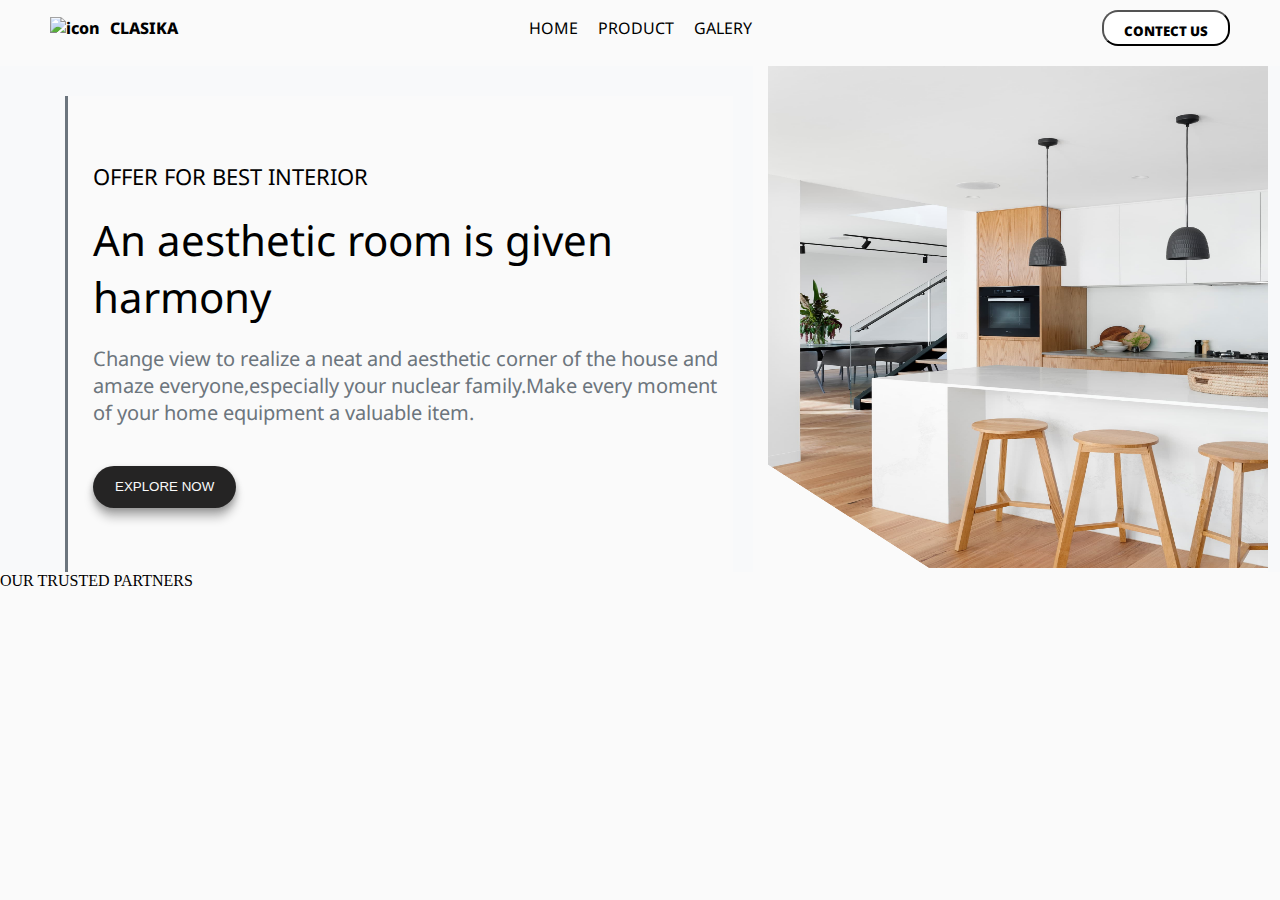
==== index.html @ c2328ac2 "Update index.html" ====
<!DOCTYPE html>
<html lang="en">
<head>
    <meta charset="UTF-8">
    <meta name="viewport" content="width=device-width, initial-scale=1.0">
    <title>Document</title>
    <link rel="stylesheet" href="css/home.css">

</head>
<body>
    <nav class="navbar">
        <div class="icon-holder">
            <img src="/Clasika/assts/icon.png" alt="icon" class="icon">
            <span class="brand">CLASIKA</span>
        </div>
        <div class="nav-link">
            <ul class="link" style="display: flex;">
                <li>HOME</li>
                <li>PRODUCT</li>
                <li>GALERY</li>
            </ul>
        </div>
        <div class="contect btn">
            <button class="contect-btn">
                CONTECT US
                <i></i>
            </button>
        </div>
    </nav>
    <header class="header">
        <div class="header-text font">
            <p class="header-subtitle">
                OFFER FOR BEST INTERIOR
            </p>
            <p class="header-title">
                An aesthetic room is given harmony
            </p>
            <p class="header-desc">
                Change view to realize a neat and aesthetic corner of the house and amaze everyone,especially your nuclear family.Make every moment of your home equipment a valuable item.
            </p>
            <div>

            </div>
            <button class="exp-btn">
                EXPLORE NOW
                <i class=""></i>
            </button>
        </div>
        <div class="header-img">
            <img src="assts/dinning 1.jpg" alt="img1" class="img-fluid">
        </div>
    </header>

    <!-- brand trusted customer -->
    <section>
       <p>OUR TRUSTED PARTNERS</p>
    </section>

    <!-- world award -->
    <section>

    </section>

    <!-- display carsole -->
    <section>

    </section>


<!-- footer -->
    <footer>

    </footer>
</body>
</html>
---- css/home.css ----
@import url('https://fonts.googleapis.com/css2?family=Be+Vietnam+Pro:ital,wght@0,100;0,200;0,300;0,400;0,500;0,600;0,700;0,800;0,900;1,100;1,200;1,300;1,400;1,500;1,600;1,700;1,800;1,900&family=Noto+Sans:wght@300;400;500;600&display=swap');

*{
    margin: 0;
    padding: 0;
    background-color: #fafafa;
}
body{
    overflow-x: hidden;
}
.navbar{
    padding-top:10px;
    display: flex;
    justify-content: space-between;
    align-items: center;
    height: auto;
    width: 100%;
}
.icon-holder{
    margin-left: 50px;
    display: flex;
    justify-content: center;
    align-items: center;
    font-family: 'Noto Sans', sans-serif;
    font-weight: 800;
}
.icon{
    padding-right: 10px;
    image-rendering: optimizeQuality;
    image-resolution: 1000dpi;
}
ul li{
    padding-left: 10px;
    padding-right: 10px;
    list-style: none;
    color: #000;
    font-family: 'Noto Sans', sans-serif;
}

.contect-btn{
    margin-right: 50px;
    width: auto;
    height: 36px;
    border-radius: 16px;
    padding: 10px 20px;
    text-align: center;
    background-color: #fff;
    vertical-align: middle;
    font-family: 'Noto Sans', sans-serif;
    font-weight: 900;
}
.font{
    font-family: 'Noto Sans';
}
.header{
    margin-top: 20px;
    display: flex;
    background-color: #f8f9fa ;
    width: 100%;  
}
.header-text{
    border-left: 3px solid #6c757d;
    margin-top:30px;
    margin-left: 65px;
    margin-right:20px;
    flex-basis: 50%;
    display: flex;
    flex-shrink: 0;
    padding-left: 25px;
    flex-direction: column;
    justify-content: center;
    gap: 20px;
}
.header-subtitle{
    font-size: 22px;
}
.header-title{
    font-size: 42px;
}
.header-desc{
    font-size: 20px;
    color: #6c757d;
}
.header-img img{
    margin-left: 15px;
    image-resolution: 1500dpi;
    image-rendering: optimizeQuality;
    width: 500px;
    height: 502px;
}
.exp-btn{
    display: flex;
    align-items: center;
    background: var(--asst, #252424);
    color: #fafafa;
    width: max-content;
    height: 42px;
    padding: 14px 22px;
    border: 0;
    border-radius: 32px;
    box-shadow: 0 3px 6px rgba(0,0,0,0.25), 0 10px 10px rgba(0,0,0,0.22)
}

/* mobile design */
@media screen and (max-width:700px) {
    *{
        margin: 0;
        padding: 0;
    }
    /* navbar */
    .navbar{
        justify-content: center;
    }
    .icon-holder{
        margin: 0;
    }
    ul li{
        display: none;
    }
    .contect-btn{
        margin: 0;
        display: none;
    }
    .header-text{
        margin-left: 16px;
        justify-content: center;
        gap: 15px;
    }
    .header-title{
        font-size: 22px;
    }
    .header-subtitle{
        font-size: 14px;
    }
    .header-desc{
        display: none;
    }
    .header-img img{
        height: auto;
        max-width: 100%;
    }
    
}
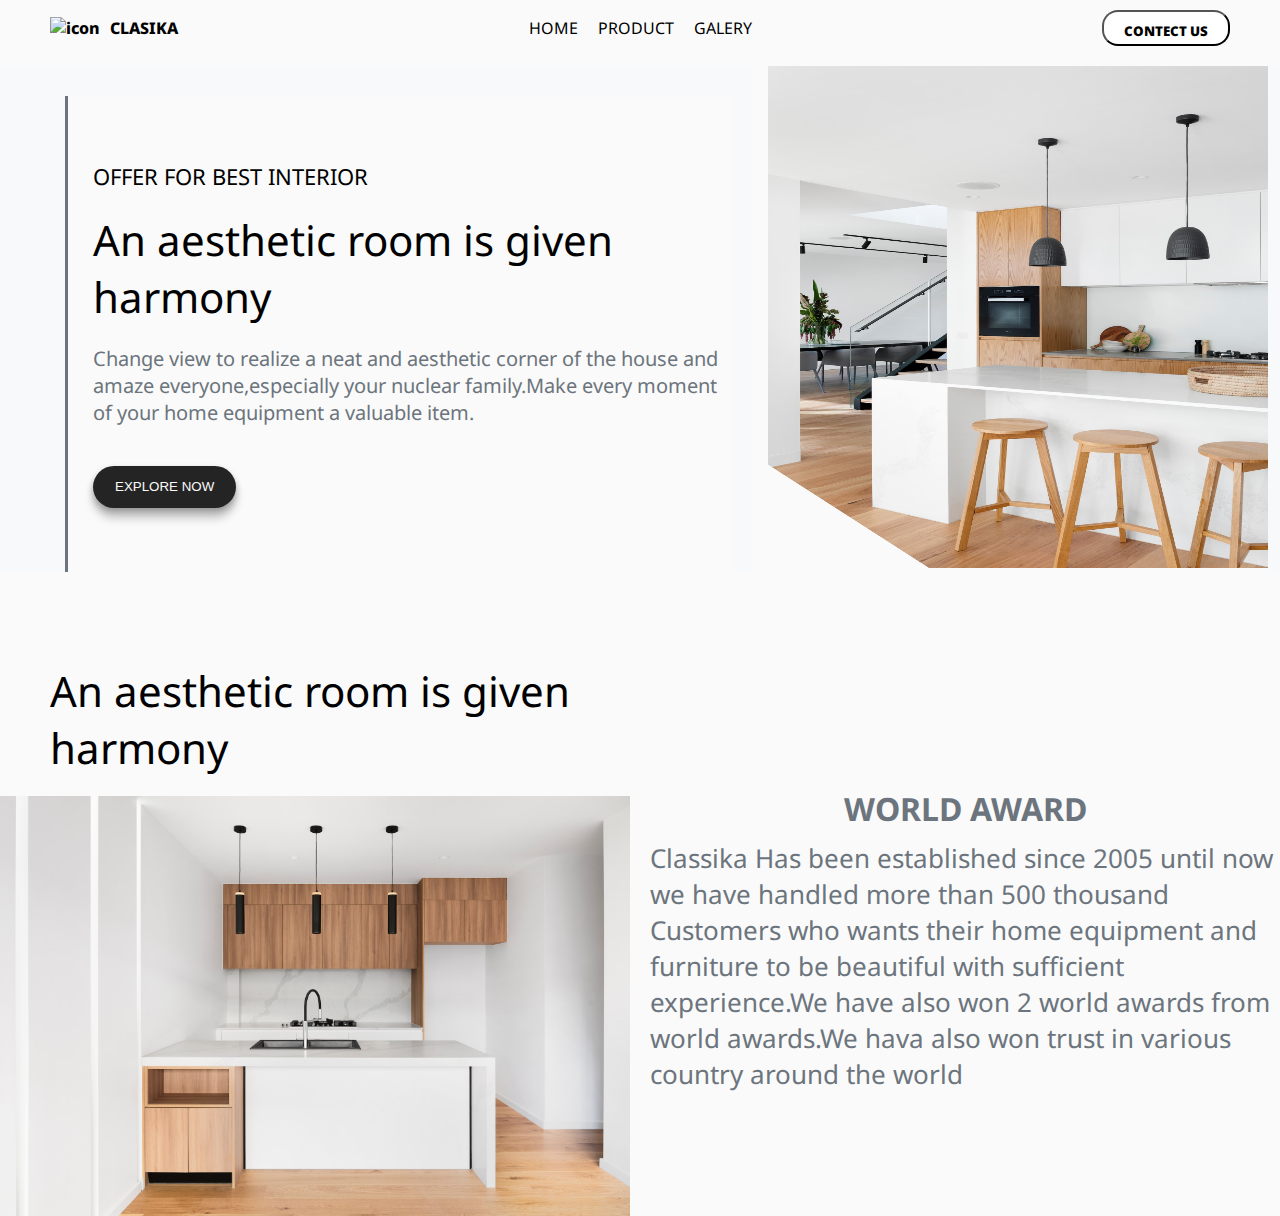
==== commit 35531548: "added section-2" ====
--- a/index.html
+++ b/index.html
@@ -52,14 +52,24 @@
     </header>
 
     <!-- brand trusted customer -->
-    <section>
-       <p>OUR TRUSTED PARTNERS</p>
-    </section>
+    <!-- <section class="brands">
+       <span class="font">OUR TRUSTED PARTNERS</span>
+       <img src="assts/sub-icon-1.png" alt="" srcset="">
+       <img src="assts/sub-icon-2.png" alt="" srcset="">
+       <img src="assts/sub-icon-3.png" alt="">
+    </section> -->
 
     <!-- world award -->
-    <section>
-
-    </section>
+    <main class="sec2">
+        <section class="sec2-img">
+            <p class="header-title font">An aesthetic room is given harmony</p>
+            <img src="assts/kitchen .jpg" alt="" srcset="">
+        </section>
+        <section class="sec2-desc">
+            <p class="sec2-desc-tit font">WORLD AWARD</p>
+            <span class="font">Classika Has been established since 2005 until now we have handled more than 500 thousand Customers who wants their home equipment and furniture to be beautiful with sufficient experience.We have also won 2 world awards from world awards.We hava also won trust in various country around the world</span>
+        </section>
+    </main>
 
     <!-- display carsole -->
     <section>
--- a/css/home.css
+++ b/css/home.css
@@ -100,7 +100,41 @@
     border-radius: 32px;
     box-shadow: 0 3px 6px rgba(0,0,0,0.25), 0 10px 10px rgba(0,0,0,0.22)
 }
-
+.sec2{
+    margin-top: 90px;
+    width: 100%;
+    height: max-content;
+    display: flex;
+}
+.sec2-img{
+    display: flex;
+    flex-direction: column;
+    flex-basis: 50%;
+    gap: 20px;
+}
+.sec2-img img{
+    max-width: 100%;
+    max-height:max-content;
+}
+.sec2-img .font{
+    margin-left: 50px;
+}
+.sec2-desc-tit{
+    color: #6c757d;
+    margin-bottom: 10px;
+    font-weight:700;
+    font-size: 32px;
+}
+.sec2-desc{
+    margin-left: 20px;
+    display: flex;
+    flex-direction: column;
+    justify-content: center;
+    align-items: center;
+    flex-basis: 50%;
+    color: #6c757d;
+    font-size: 26px;
+}
 /* mobile design */
 @media screen and (max-width:700px) {
     *{
@@ -136,8 +170,31 @@
         display: none;
     }
     .header-img img{
-        height: auto;
+        height: max-content;
         max-width: 100%;
     }
-    
+    /* section 2 */
+    .sec2{
+        margin-top: 25px;
+    }
+    .sec2-img img{
+        max-width: 100%;
+        max-height: 220px;
+    }
+    .img-desc span{
+        font-size: 12px;
+        justify-content: center;
+    }
+    /* section 2 */
+    .sec2-img .header-title{
+        margin-left: 10px;
+        font-size: 14px;
+        font-weight: 500;
+    }
+    .sec2-desc-tit{
+        font-size: 14px;
+    }
+    .sec2-desc{
+        font-size: 12px;
+    }
 }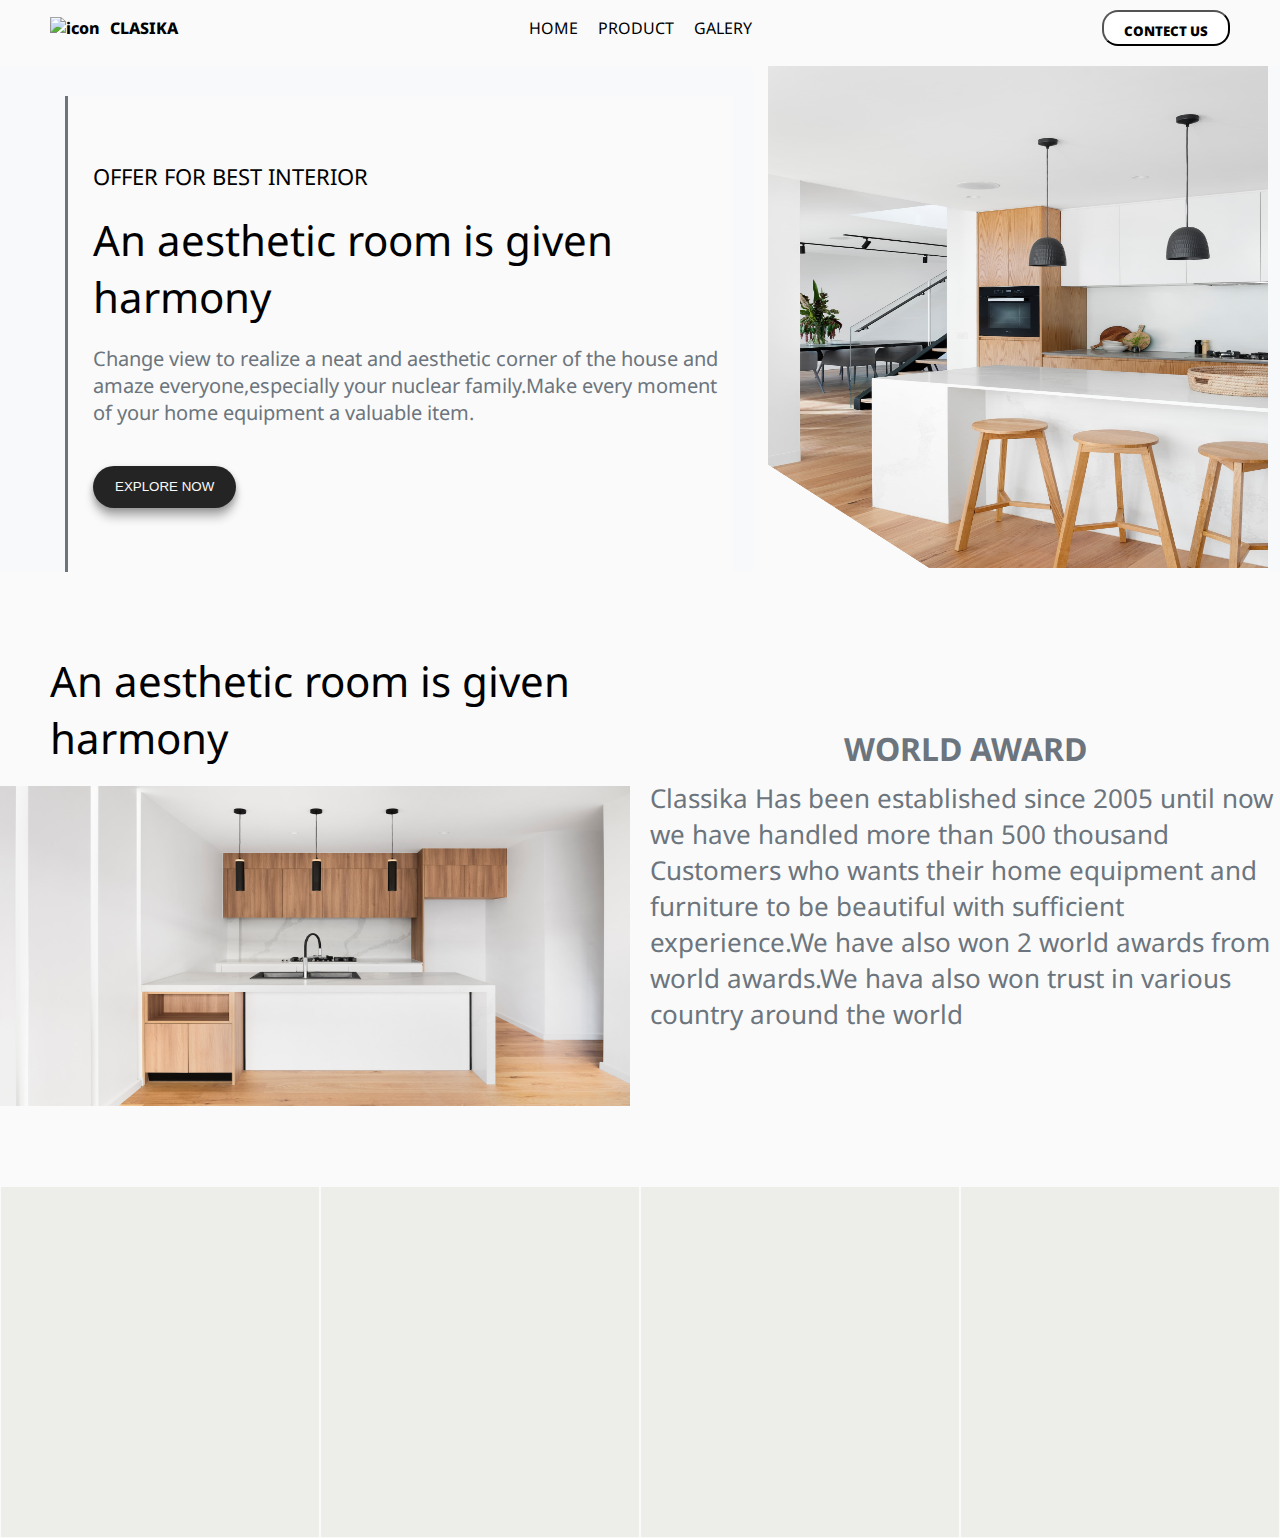
==== commit 3d98ffc9: "c2" ====
--- a/index.html
+++ b/index.html
@@ -71,9 +71,24 @@
         </section>
     </main>
 
-    <!-- display carsole -->
-    <section>
-
+    <!-- display card -->
+    <section class="card-container">
+        <div class="card">
+            <span></span>
+            <p></p>
+        </div>
+        <div class="card">
+            <span></span>
+            <p></p>
+        </div>
+        <div class="card">
+            <span></span>
+            <p></p>
+        </div>
+        <div class="card">
+                <span></span>
+                <p></p>
+        </div>
     </section>
 
 
--- a/css/home.css
+++ b/css/home.css
@@ -101,9 +101,8 @@
     box-shadow: 0 3px 6px rgba(0,0,0,0.25), 0 10px 10px rgba(0,0,0,0.22)
 }
 .sec2{
-    margin-top: 90px;
+    margin-top: 80px;
     width: 100%;
-    height: max-content;
     display: flex;
 }
 .sec2-img{
@@ -114,7 +113,7 @@
 }
 .sec2-img img{
     max-width: 100%;
-    max-height:max-content;
+    height: 320px;
 }
 .sec2-img .font{
     margin-left: 50px;
@@ -135,6 +134,25 @@
     color: #6c757d;
     font-size: 26px;
 }
+
+/* display card */
+.card-container{
+    margin-top:80px ;
+    display: flex;
+}
+.card{
+    flex-basis: 25%;
+    max-width: 100%;
+    height: 350px;
+    position: relative;
+    background: var(--tri, #EDEDEA);
+    justify-content: space-between;
+    margin: 1px;
+    display: flex;
+}
+
+
+
 /* mobile design */
 @media screen and (max-width:700px) {
     *{
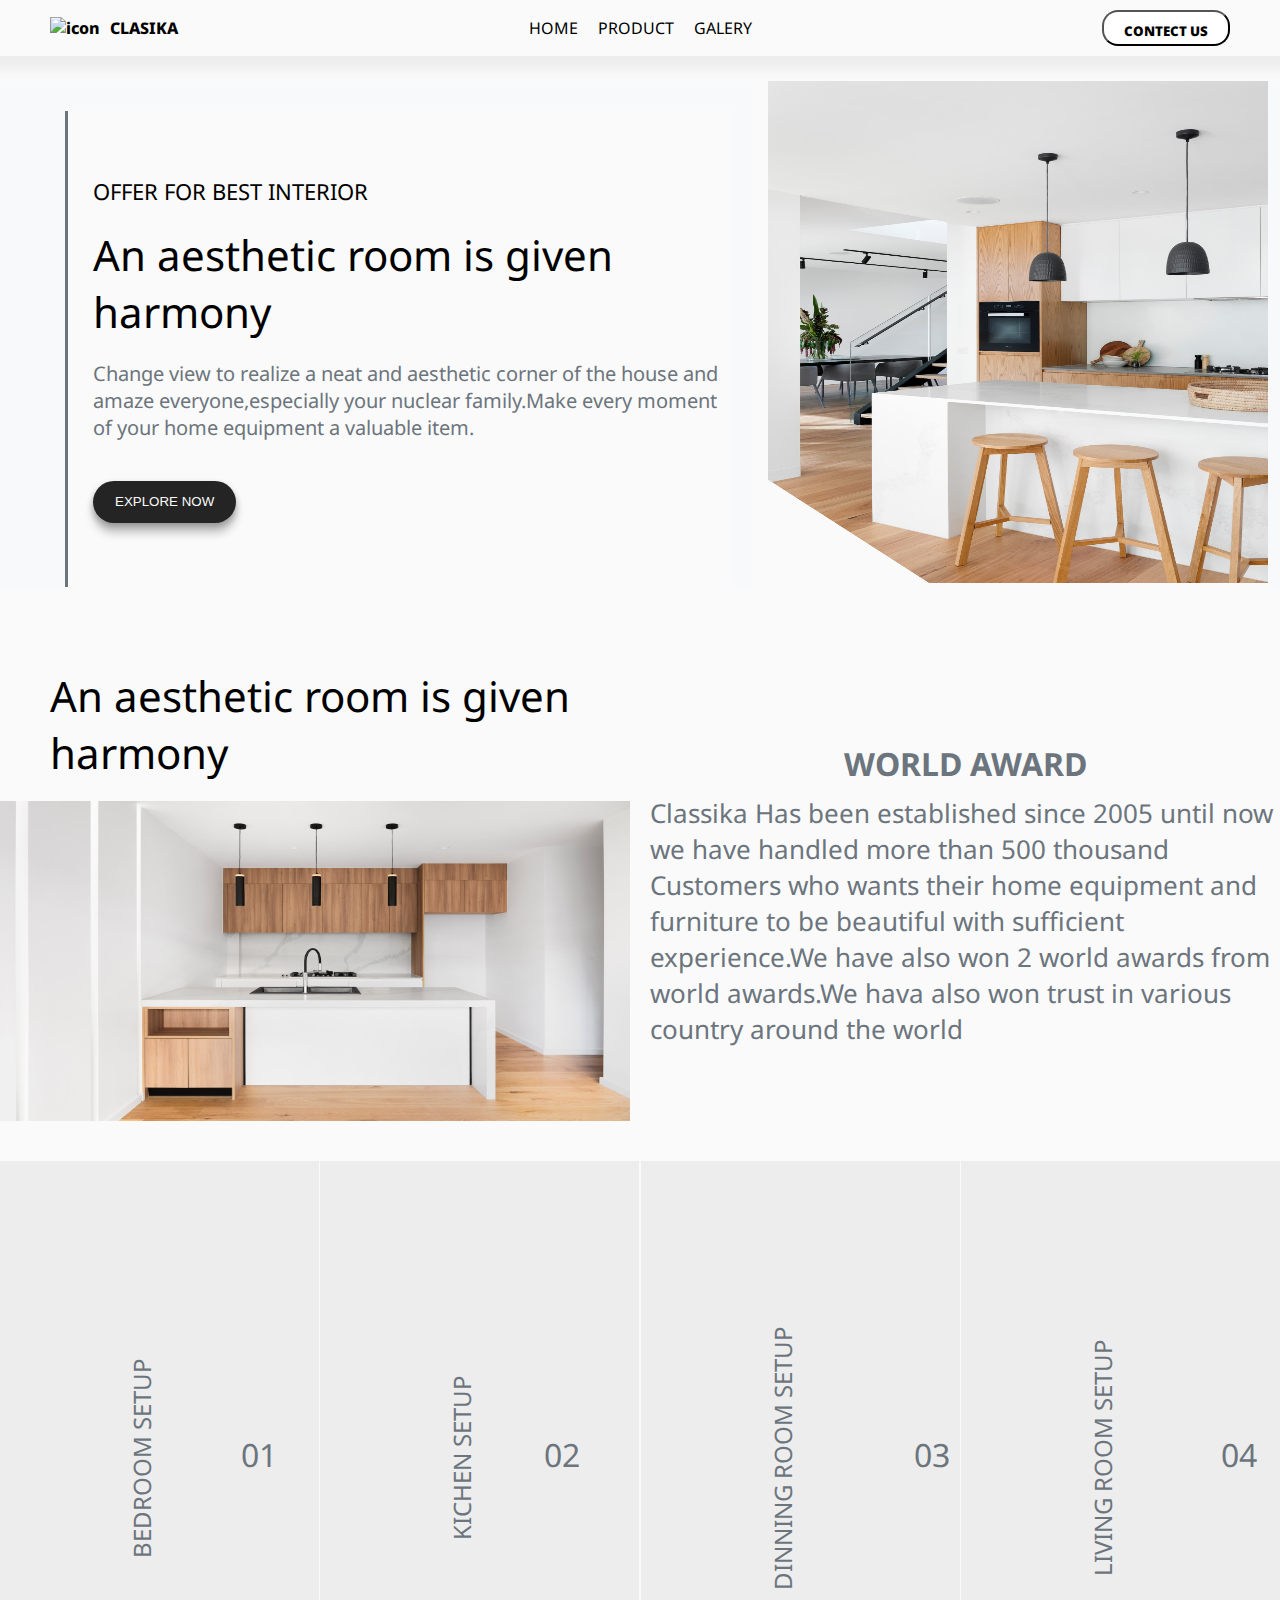
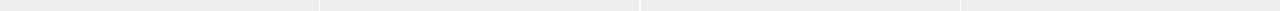
==== commit 69b08917: "added sec-3 and design changes" ====
--- a/index.html
+++ b/index.html
@@ -72,24 +72,36 @@
     </main>
 
     <!-- display card -->
-    <section class="card-container">
-        <div class="card">
-            <span></span>
-            <p></p>
+    <main class="card-area">
+        <div class="card card-1">
+            <img src="assts/dinning 1.jpg" alt="" class="card-img">
+            <div class="card-txt font">
+                <p class="txt-rot card-font">BEDROOM  SETUP</p>
+                <p class="card-sub-txt card-font">01</p>
+            </div>
         </div>
-        <div class="card">
-            <span></span>
-            <p></p>
+        <div class="card card-2">
+            <img src="assts/kitchen .jpg" alt="" class="card-img">
+            <div class="card-txt font">
+                <p class="txt-rot card-font">KICHEN SETUP</p>
+                <p class="card-sub-txt card-font">02</p>
+            </div>
         </div>
-        <div class="card">
-            <span></span>
-            <p></p>
+        <div class="card card-3">
+            <img src="assts/kitchen .jpg" alt="" class="card-img">
+            <div class="card-txt font">
+                <span class="txt-rot card-font">DINNING ROOM SETUP</span>
+                <p class="card-sub-txt card-font">03</p>
+            </div>
         </div>
-        <div class="card">
-                <span></span>
-                <p></p>
+        <div class="card card-4">
+            <img src="assts/dinning 1.jpg" alt="" class="card-img">
+            <div class="card-txt font">
+                <p class="txt-rot card-font">LIVING ROOM SETUP</p>
+                <p class="card-sub-txt card-font">04</p>
+            </div>
         </div>
-    </section>
+    </main>
 
 
 <!-- footer -->
--- a/css/home.css
+++ b/css/home.css
@@ -10,11 +10,13 @@
 }
 .navbar{
     padding-top:10px;
+    padding-bottom: 10px;
     display: flex;
     justify-content: space-between;
     align-items: center;
     height: auto;
     width: 100%;
+    box-shadow: 2px 4px 10px 10px #EDEDED;
 }
 .icon-holder{
     margin-left: 50px;
@@ -53,10 +55,11 @@
     font-family: 'Noto Sans';
 }
 .header{
-    margin-top: 20px;
+    margin-top: 25px;
     display: flex;
     background-color: #f8f9fa ;
-    width: 100%;  
+    width: 100%;
+  
 }
 .header-text{
     border-left: 3px solid #6c757d;
@@ -136,29 +139,85 @@
 }
 
 /* display card */
-.card-container{
-    margin-top:80px ;
-    display: flex;
+.card-area{
+    display: flex;
+    margin-top: 40px;
+    width: 100%;
+    height: 450px;
+    justify-content: space-between;
+
 }
 .card{
-    flex-basis: 25%;
+    flex-basis:24.9% ;
+    display: flex;
+    flex-direction: column;
+    background: var(--tri, #EDEDED);
+    max-height: max-content;
+    justify-content: stretch;
+    position: relative;
+}
+.card-img{
     max-width: 100%;
-    height: 350px;
-    position: relative;
-    background: var(--tri, #EDEDEA);
-    justify-content: space-between;
-    margin: 1px;
-    display: flex;
-}
-
-
-
+    height: 100%;
+    object-fit: cover;
+    opacity: 0;
+    transition: opacity .5s ease-out;
+}
+.card{
+    &:hover{
+        .card-img{
+            opacity: 1;
+        }
+    }
+}
+
+.card{
+    &:hover{
+        .card-txt{
+            display: none;
+        }
+    }
+}
+
+.card-txt{
+    position: absolute;
+    bottom: 30%;
+    display: inline-flex;;
+    flex-direction:row;
+    align-self: center;
+    background-color: transparent;
+    justify-content: center;
+    align-items: center;
+}
+.txt-rot{
+    display: inline-flex;
+    transform: rotate(-90deg);
+    font-stretch: expanded;
+    font-size: 24px;
+    justify-content: center;
+    text-align: center;
+    align-items: center;
+}
+.card-font{
+    display: inline-flex;
+    color: #6c757d;
+    flex-direction: row;
+    background-color: transparent;
+    justify-content: center;
+    align-self: baseline;
+}
+.card-sub-txt{
+    font-size: 32px;
+}
 /* mobile design */
 @media screen and (max-width:700px) {
     *{
         margin: 0;
         padding: 0;
     }
+    html{
+        width: 100%;
+    }
     /* navbar */
     .navbar{
         justify-content: center;
@@ -195,6 +254,10 @@
     .sec2{
         margin-top: 25px;
     }
+    .sec2-img{
+        flex-basis: 60%;
+        gap:10px
+    }
     .sec2-img img{
         max-width: 100%;
         max-height: 220px;
@@ -211,8 +274,25 @@
     }
     .sec2-desc-tit{
         font-size: 14px;
+        font-weight: 900;
     }
     .sec2-desc{
         font-size: 12px;
     }
+    .card-area{
+        margin-top: 10px;
+        overflow: scroll;
+    }
+    .card{
+        overflow: scroll;
+        flex-basis: 50%;
+        flex-shrink: 0;
+        height: 250px;
+    }
+    .txt-rot{
+        font-size: 12px;
+    }
+    .card-sub-txt{
+        font-size: 14px;
+    }
 }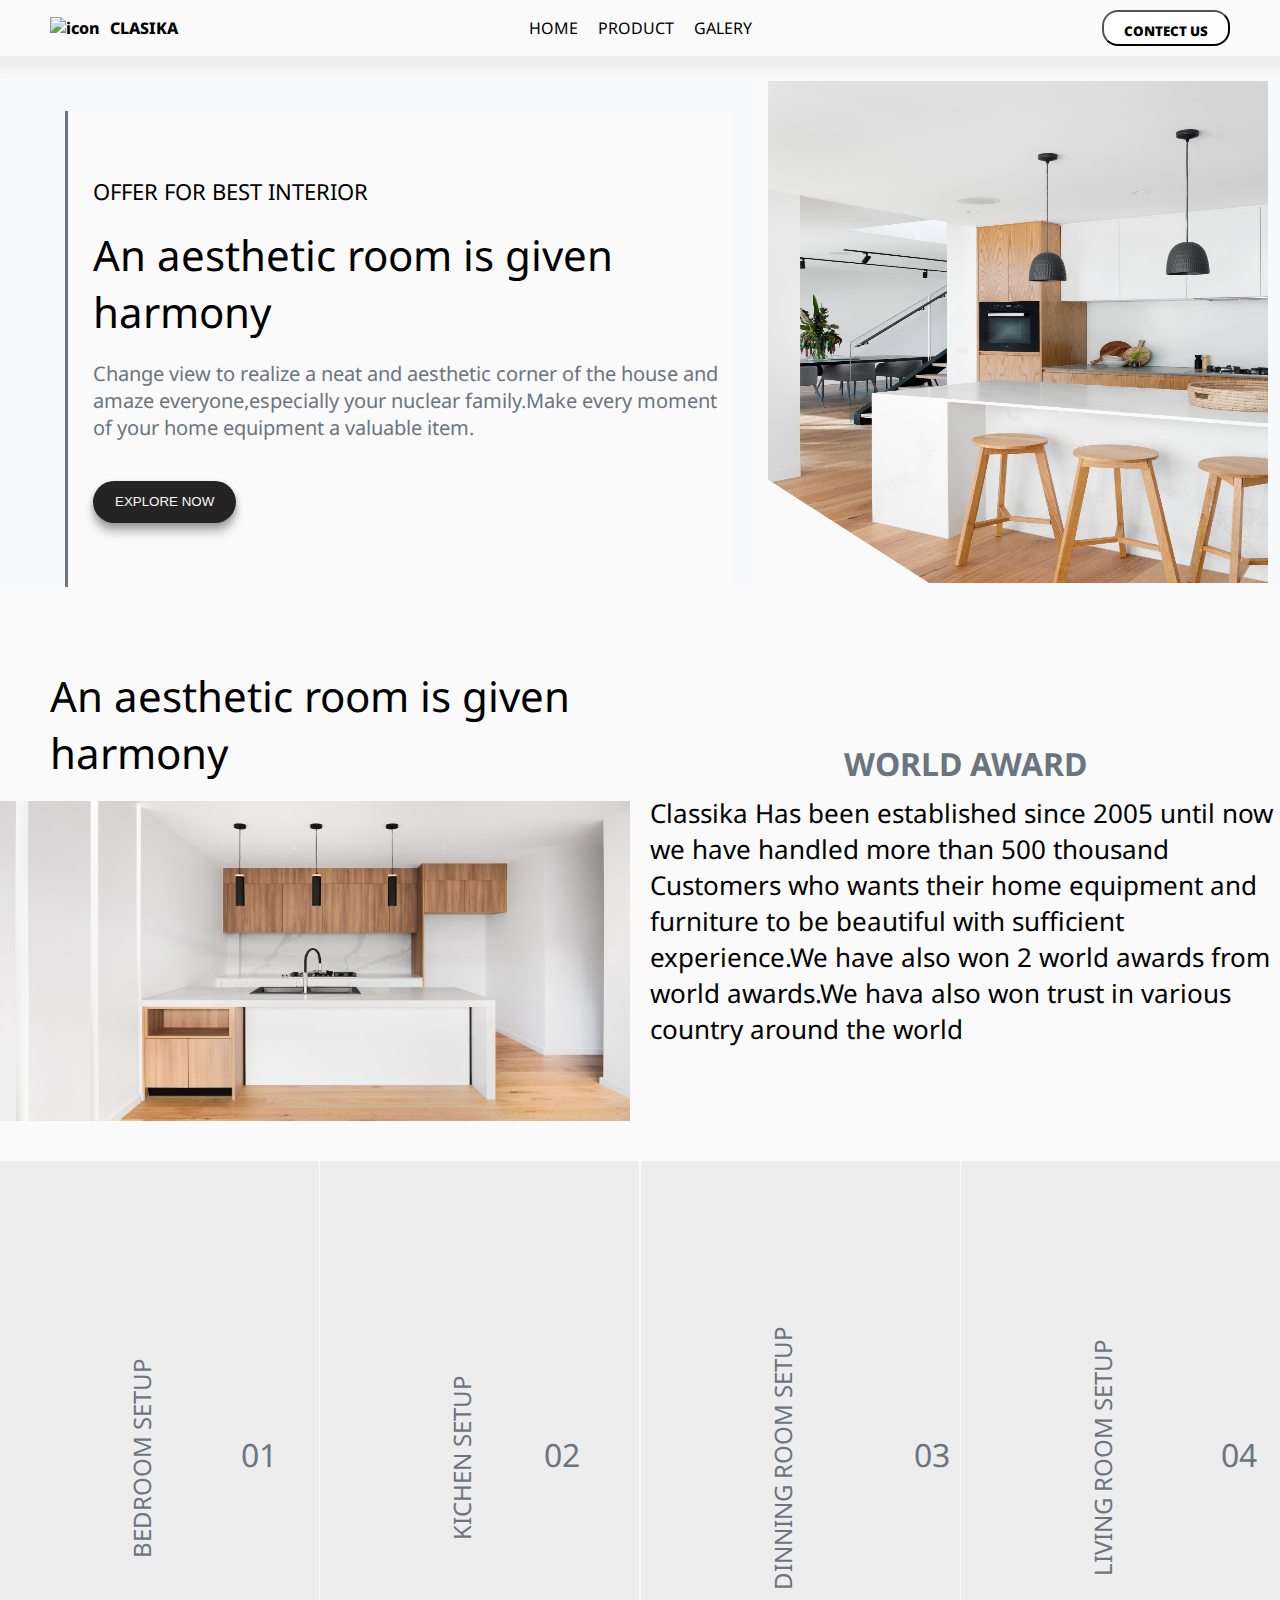
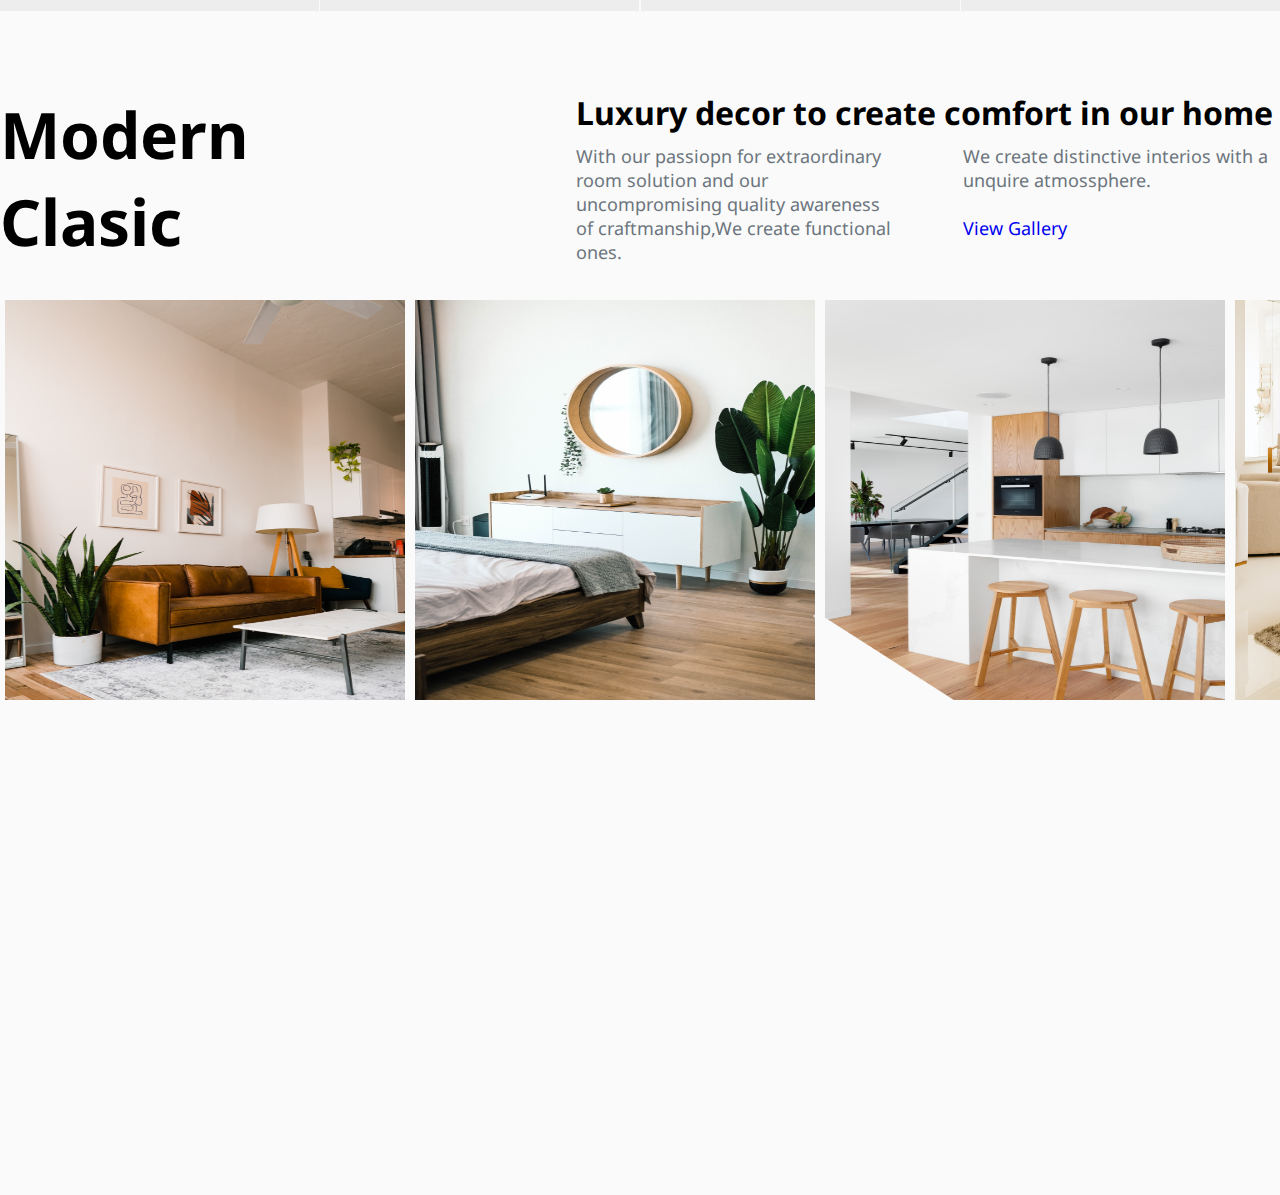
==== commit 84c987fe: "new section added" ====
--- a/index.html
+++ b/index.html
@@ -74,7 +74,7 @@
     <!-- display card -->
     <main class="card-area">
         <div class="card card-1">
-            <img src="assts/dinning 1.jpg" alt="" class="card-img">
+            <img src="assts/bedroom.jpg" alt="" class="card-img">
             <div class="card-txt font">
                 <p class="txt-rot card-font">BEDROOM  SETUP</p>
                 <p class="card-sub-txt card-font">01</p>
@@ -88,14 +88,14 @@
             </div>
         </div>
         <div class="card card-3">
-            <img src="assts/kitchen .jpg" alt="" class="card-img">
+            <img src="assts/dinning2.jpg" alt="" class="card-img">
             <div class="card-txt font">
                 <span class="txt-rot card-font">DINNING ROOM SETUP</span>
                 <p class="card-sub-txt card-font">03</p>
             </div>
         </div>
         <div class="card card-4">
-            <img src="assts/dinning 1.jpg" alt="" class="card-img">
+            <img src="assts/living room.jpg" alt="" class="card-img">
             <div class="card-txt font">
                 <p class="txt-rot card-font">LIVING ROOM SETUP</p>
                 <p class="card-sub-txt card-font">04</p>
@@ -103,10 +103,42 @@
         </div>
     </main>
 
+    <!-- section-3 gallery-->
+    <main class="sec3">
+        <div class="sec3-head font">
+            <h1>Modern Clasic</h1>
+        </div>
+        <div class="sec3-cont font">
+            <h1>Luxury decor to create comfort in our home</h1>
+            <div class="sec3-cont-desc">
+                <div>With our passiopn for extraordinary room solution and our uncompromising quality awareness of craftmanship,We create functional ones.
+                </div>
+                <div>
+                    We create distinctive interios with a unquire atmossphere.
+                    <br>
+                    <br>
+                    <a href="/" class="link-gallery">View Gallery</a>
+                </div>
+            </div>
+        </div>
+    </main>
+    <div class="parent">
+        <div class="scroll-element primary">
+            <img src="assts/living room.jpg" alt="" class="gall-img img1">
+            <img src="assts/bedroom.jpg" alt="" class="gall-img img2">
+            <img src="assts/dinning 1.jpg" alt="" class="gall-img img3">
+            <img src="assts/dinning2.jpg" alt="" class="gall-img img4">
+            <img src="assts/living room.jpg" alt="" class="gall-img img4">
+        </div>
 
-<!-- footer -->
-    <footer>
-
-    </footer>
+        <div class="scroll-element secondary">
+            <img src="assts/living room.jpg" alt="" class="gall-img img1">
+            <img src="assts/bedroom.jpg" alt="" class="gall-img img2">
+            <img src="assts/dinning 1.jpg" alt="" class="gall-img img3">
+            <img src="assts/dinning2.jpg" alt="" class="gall-img img4">
+            <img src="assts/living room.jpg" alt="" class="gall-img img4">
+        </div>
+    </div>
+    
 </body>
 </html>--- a/css/home.css
+++ b/css/home.css
@@ -53,6 +53,7 @@
 }
 .font{
     font-family: 'Noto Sans';
+    color: #000;
 }
 .header{
     margin-top: 25px;
@@ -209,13 +210,101 @@
 .card-sub-txt{
     font-size: 32px;
 }
+.sec3{
+    display: flex;
+    margin-top: 80px;
+    justify-content: space-between;
+}
+
+.sec3-head{
+    flex-basis: 25%;
+    font-size: 32px;
+    line-height: auto;
+}
+.sec3-cont{
+    flex-basis: 55%;
+}
+.sec3-cont h1{
+    margin-bottom: 10px;
+}
+.sec3-cont-desc{
+    display: flex;
+    justify-content: space-between;
+}
+.sec3-cont-desc div{
+    font: 'Noto Sans';
+    color:#6c757d;
+    flex-basis: 45%;
+    font-size: 18px;
+    justify-self:center;
+    align-items: end;
+    word-wrap:break-word;
+}
+div a{
+    text-decoration: none;
+}
+
+/* section-3 gallery */
+.parent{
+    margin-top: 30px;
+    position: relative;
+    width: 100%;
+    height: 100vh;
+    overflow-x: hidden;
+}
+.scroll-element img{
+    width: max-content;
+    height: 400px;
+    width: 600px;
+}
+.primary{
+    display: flex;
+    width: 50%;
+    height: 400px;
+    position: absolute;
+    left: 0;
+    top: 0;
+    animation: primary 7s linear infinite;
+}
+.gall-img{
+    min-width:400px;
+    margin: 5px;
+    min-height: 400px;
+}
+.secondary{
+    display: flex;
+    width: 50%;
+    height: 400px;
+    height: inherit;
+    position: absolute;
+    left: 0;
+    top:0;
+    animation: secondary 7s linear infinite;
+}
+@keyframes primary {
+    from{
+        left:0%;
+    }
+    to{
+        left:-100%
+    }
+}
+@keyframes secondary {
+    from{
+        left:100%;
+    }
+    to{
+        left:0%
+    }
+}
 /* mobile design */
 @media screen and (max-width:700px) {
     *{
         margin: 0;
         padding: 0;
     }
-    html{
+    head{
+        margin: 0;
         width: 100%;
     }
     /* navbar */
@@ -282,10 +371,14 @@
     .card-area{
         margin-top: 10px;
         overflow: scroll;
+        height: auto;
     }
     .card{
         overflow: scroll;
-        flex-basis: 50%;
+        scroll-behavior: smooth;
+        scroll-snap-type: mandatory;
+        flex-basis: 49.7%;
+        margin: 2px;
         flex-shrink: 0;
         height: 250px;
     }
@@ -295,4 +388,59 @@
     .card-sub-txt{
         font-size: 14px;
     }
+    
+    /* section 3 */
+    .sec3{
+        margin-top: 2px;
+        flex-direction: column;
+    }
+    .sec3-cont{
+        flex-basis: 100%;
+        flex-shrink: 1;
+        flex-grow: 1;
+    }
+    .sec3-head h1 {
+        font-size: 34px;
+    }
+    .sec3-cont h1{
+        font-size:19px ;
+    }
+    .sec3-cont-desc{
+        flex-direction: column;
+        justify-content: left;
+    }
+    .sec3-cont-desc div{
+        font-family: 'Noto Sans';
+        flex-basis: 100%;
+        font-size: 12px;
+        white-space: normal;
+        word-wrap: none;
+    }
+    .link-gallery{
+        display: flex;
+        color: #000;
+        font-size: 13px;
+        justify-content: center;
+    }
+
+    /* gallery */
+    .parent{
+        margin-top: 20px;
+    }
+    .scroll-element img{
+        height: 300px;
+    }
+    .primary{
+        height: 300px;
+        animation-duration: 6s;
+    }
+    .secondary{
+        height: 300px;
+        animation-duration: 6s;
+    }
+    .gall-img{
+        min-width: 300px;
+        border-radius: 10px;
+        min-height: 300px;
+    }
 }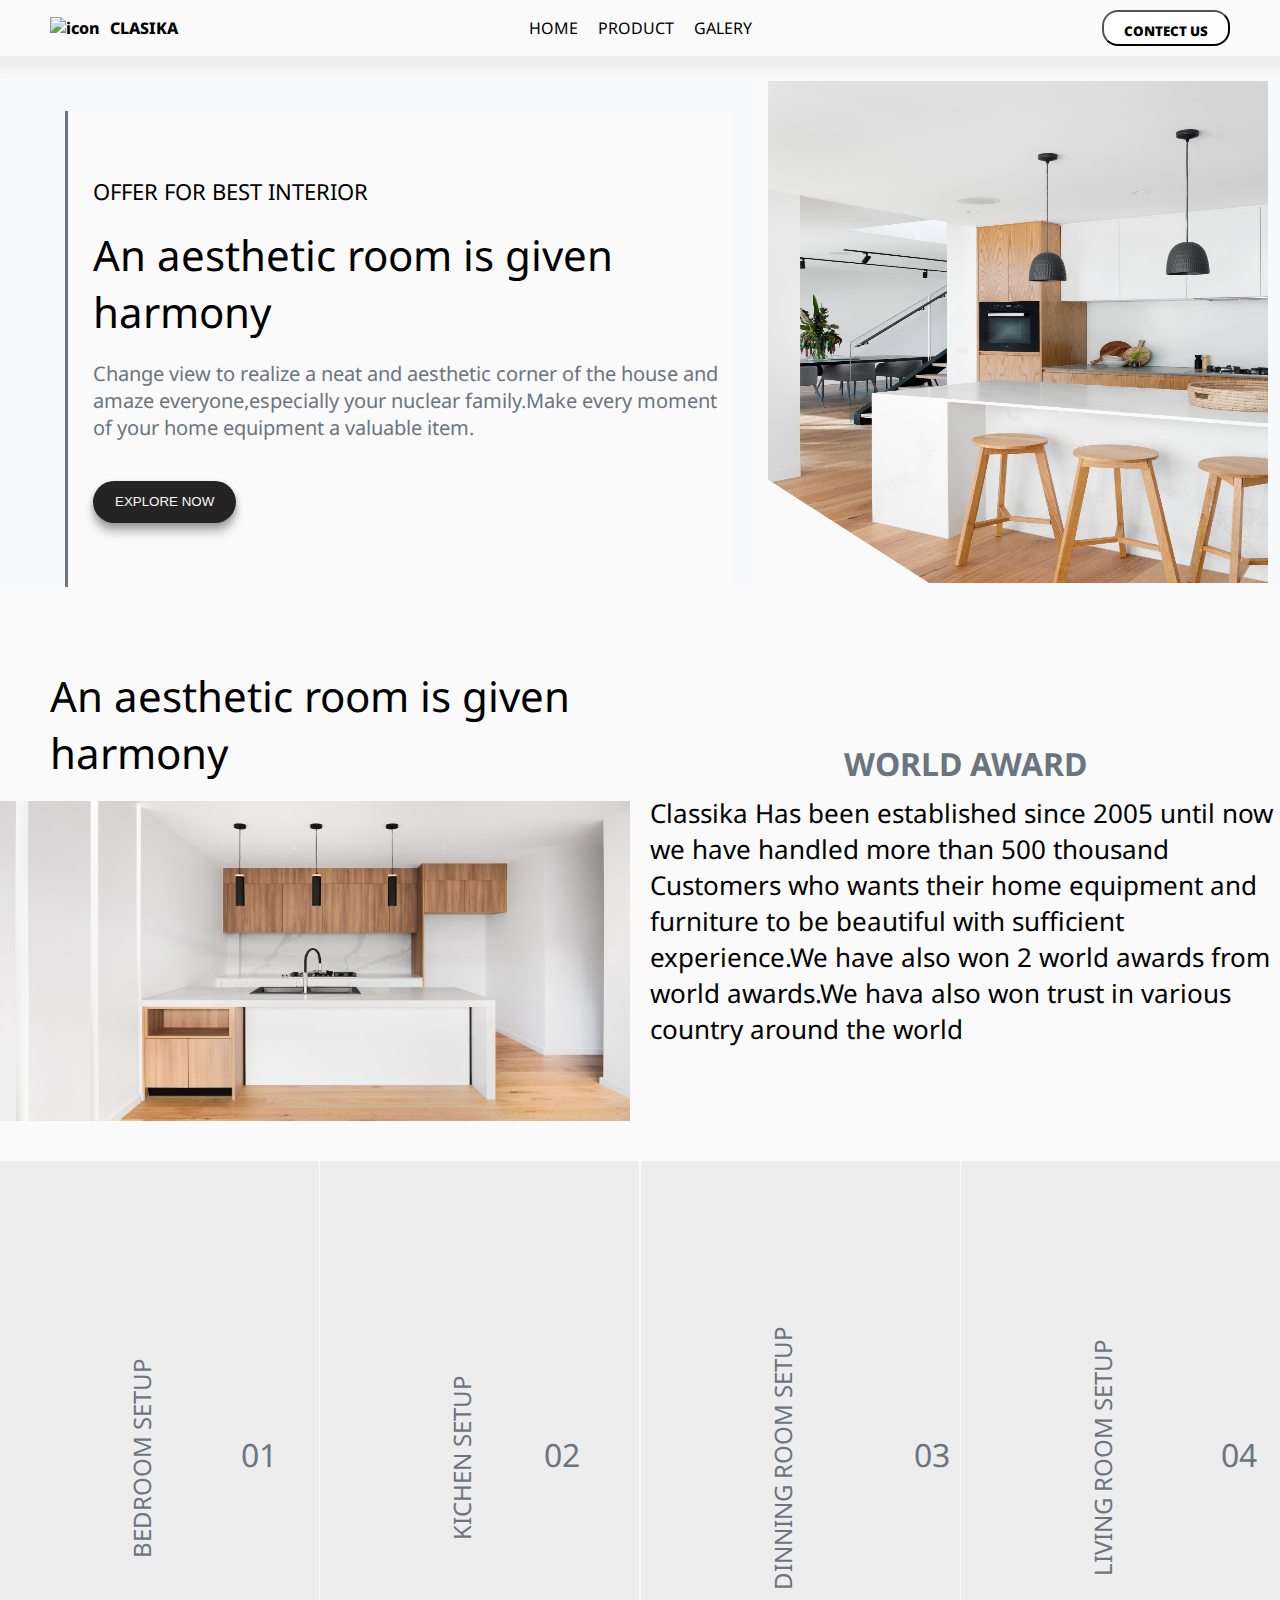
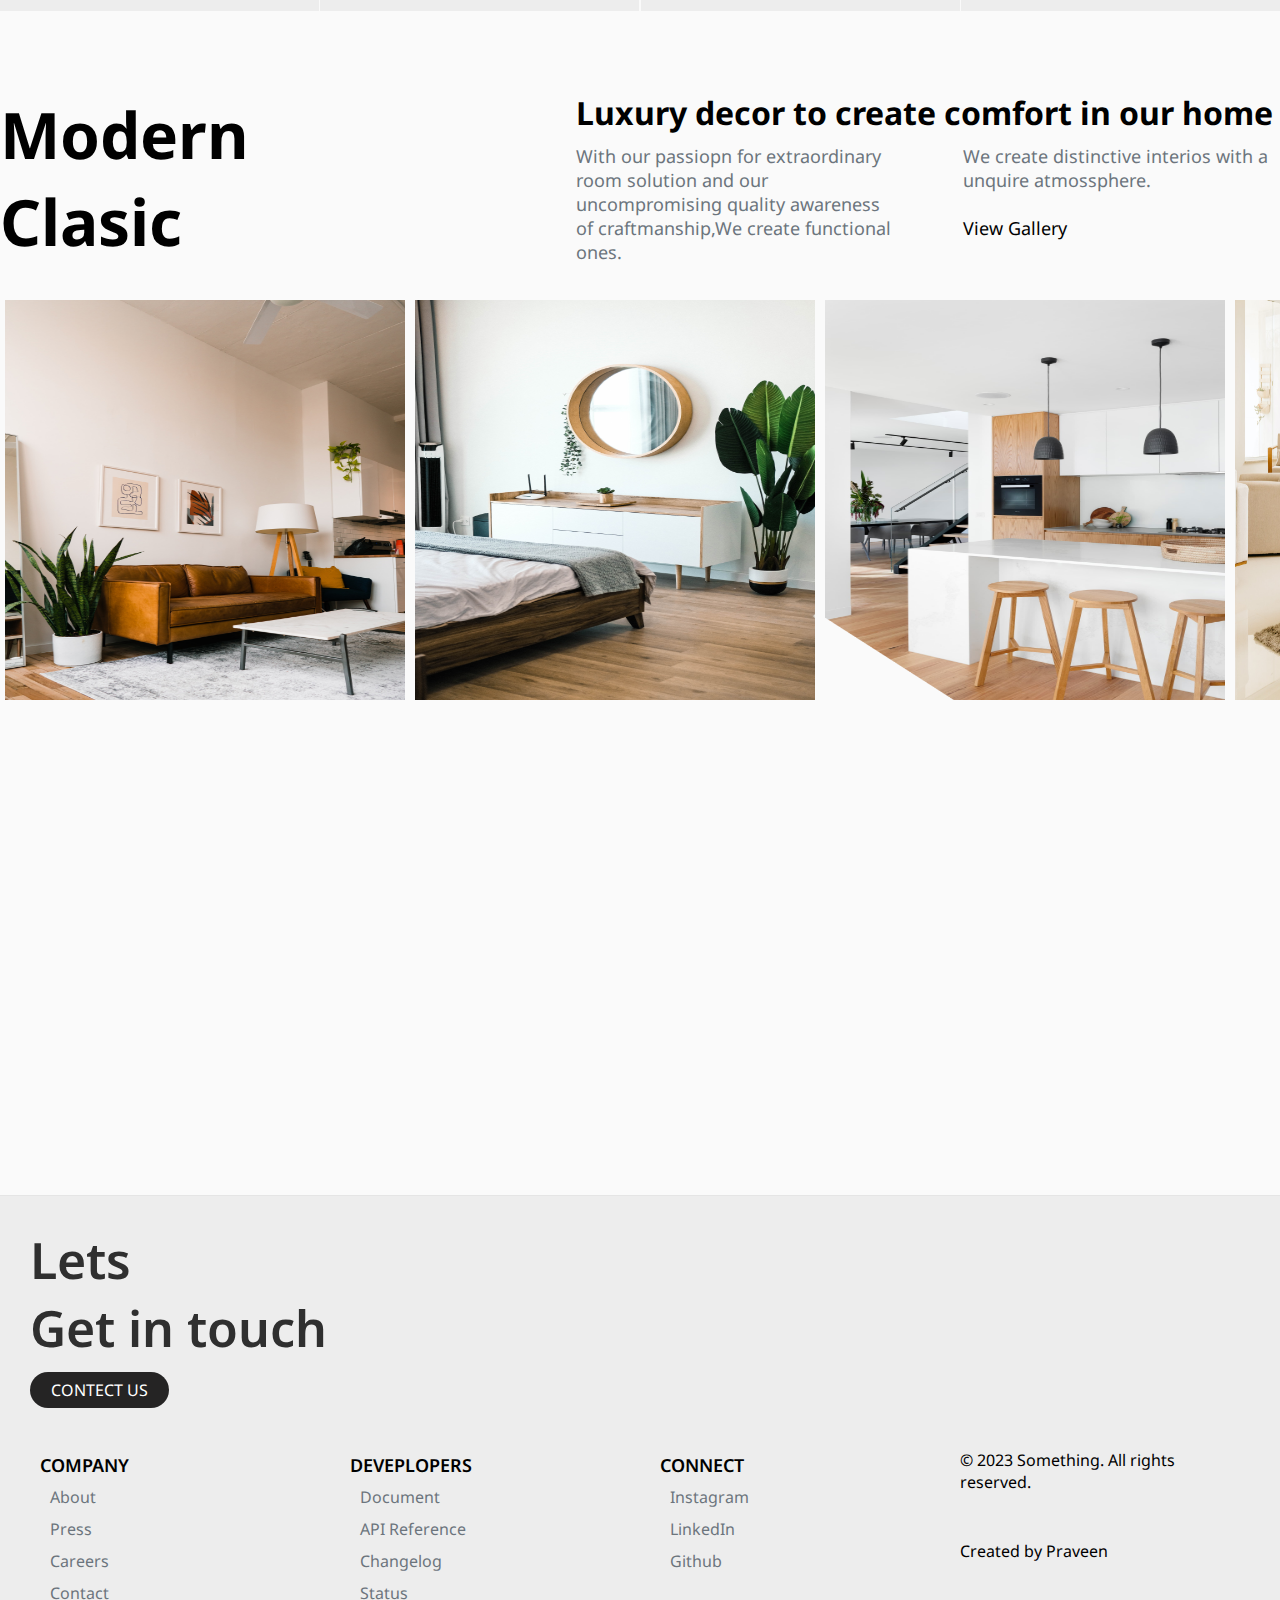
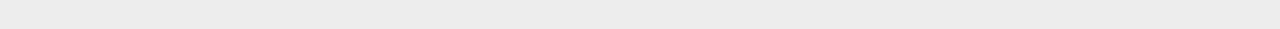
==== commit daad77ff: "u1" ====
--- a/index.html
+++ b/index.html
@@ -117,8 +117,8 @@
                     We create distinctive interios with a unquire atmossphere.
                     <br>
                     <br>
-                    <a href="/" class="link-gallery">View Gallery</a>
-                </div>
+                    <a href="/" class="link-gallery" style="color: black;" id="link">View Gallery</a>
+                </div>  
             </div>
         </div>
     </main>
@@ -139,6 +139,70 @@
             <img src="assts/living room.jpg" alt="" class="gall-img img4">
         </div>
     </div>
-    
+    <footer class="footer">
+        <div class="footer__addr">
+          <h3 class="footer__logo">Lets</h3>
+          <h1 class="footer__logo">Get in touch</h1>
+          <address>
+            <a class="footer__btn font" href="mailto:example@gmail.com">CONTECT US</a>
+          </address>
+        </div>  
+        <ul class="footer__nav">
+          <li class="nav__item">
+            <h2 class="nav__title font">COMPANY</h2>
+            <ul class="nav__ul">
+              <li>
+                <a href="#">About</a>
+              </li>
+              <li>
+                <a href="#">Press</a>
+              </li>
+              <li>
+                <a href="#">Careers</a>
+              </li>
+              <li>
+                <a href="#">Contact</a>
+              </li>
+            </ul>
+          </li>
+          
+          <li class="nav__item nav__item--extra">
+            <h2 class="nav__title">DEVEPLOPERS</h2>
+            
+            <ul class="nav__ul nav__ul--extra">
+              <li>
+                <a href="#">Document</a>
+              </li>              
+              <li>
+                <a href="#">API Reference</a>
+              </li> 
+              <li>
+                <a href="#">Changelog</a>
+              </li>
+              <li>
+                <a href="#">Status</a>
+              </li>              
+            </ul>
+          </li>
+
+          <li class="nav__item nav__item--extra">
+            <h2 class="nav__title">CONNECT</h2>
+            <ul class="nav__ul nav__ul--extra">
+              <li>
+                <a href="https://www.instagram.com/praveen.8760/" target="_blank">Instagram</a>
+              </li>              
+              <li>
+                <a href="https://www.linkedin.com/in/praveen2005" target="_blank">LinkedIn</a>
+              </li> 
+              <li>
+                <a href="https://github.com/Praveen8760" target="_blank">Github</a>
+              </li>              
+            </ul>
+          </li>
+        <div class="legal">
+          <p style="background-color: transparent;" class="font">&copy; 2023 Something. All rights reserved.</p>
+          <p style="background-color: transparent;" class="font">Created by Praveen</p>
+        </div>
+      </footer>
 </body>
 </html>--- a/css/home.css
+++ b/css/home.css
@@ -297,6 +297,107 @@
         left:0%
     }
 }
+.footer {
+    margin: 0;
+    display: flex;
+    flex-flow: row wrap;
+    padding: 30px 30px 20px 30px;
+    color: #2f2f2f;
+    background-color: #EDEDED;
+    border-top: 1px solid #e5e5e5;
+} 
+.footer > * {
+    flex:  1 100%;
+}
+.footer__addr {
+    margin-right: 1.25em;
+    margin-bottom: 2em;
+    background-color:transparent;
+}
+.footer__logo {
+    font-family: 'Noto Sans';
+    font-weight: 600;
+    font-size: 50px;
+    background-color: transparent;
+}
+  
+.footer__addr h2 {
+    margin-top: 1.3em;
+    font-size: 15px;
+    font-weight: 400;
+    background-color: transparent;
+}
+  
+.nav__title {
+    font-weight: 600;
+    font-size: 18px;
+    background-color: transparent   ;
+}
+  
+.footer address {
+    font-style: normal;
+    color: #999;
+    background-color: transparent   ;
+}
+  
+.footer__btn {
+    display: flex;
+    align-items: center;
+    justify-content: center;
+    height: 36px;
+    max-width: max-content;
+    background-color:#252424;
+    border-radius: 100px;
+    color: #fff;
+    line-height: 0;
+    margin: 0.6em 0;
+    font-size: 1rem;
+    padding: 0 1.3em;
+}
+  
+.footer ul {
+    list-style: none;
+    padding-left: 0;
+    background-color: transparent;
+}
+  
+.footer li {
+    line-height: 2em;
+    background-color: transparent;
+}
+  
+.footer a {
+    text-decoration: none;
+}
+  
+.footer__nav {
+    display: flex;
+    flex-direction: row;
+}
+.footer__nav > * {
+    flex: 1 50%;
+    margin-right: 1.25em;
+}
+.nav__ul a {
+    color: #6c757d;
+    background-color: transparent;
+}
+.nav__ul--extra {
+    column-count: 1;
+    column-gap: 1.25em;
+    background-color: transparent;
+}
+.legal {
+    display: flex;
+    flex-wrap: wrap;
+    color: #999;
+    background-color: transparent;
+}
+.legal__links {
+    display: flex;
+    align-items: center;
+    background-color: transparent;
+} 
 /* mobile design */
 @media screen and (max-width:700px) {
     *{
@@ -422,10 +523,10 @@
         font-size: 13px;
         justify-content: center;
     }
-
     /* gallery */
     .parent{
         margin-top: 20px;
+        height: 400px;
     }
     .scroll-element img{
         height: 300px;
@@ -443,4 +544,17 @@
         border-radius: 10px;
         min-height: 300px;
     }
+    .footer__nav > * {
+        flex: 1;
+    }
+    .nav__item--extra {
+        flex-grow: 1;
+        background-color: transparent;
+    }
+    .footer__logo{
+        font-size: 23px;
+    }
+    h1 .footer__logo{
+        font-size: 23px;
+    }
 }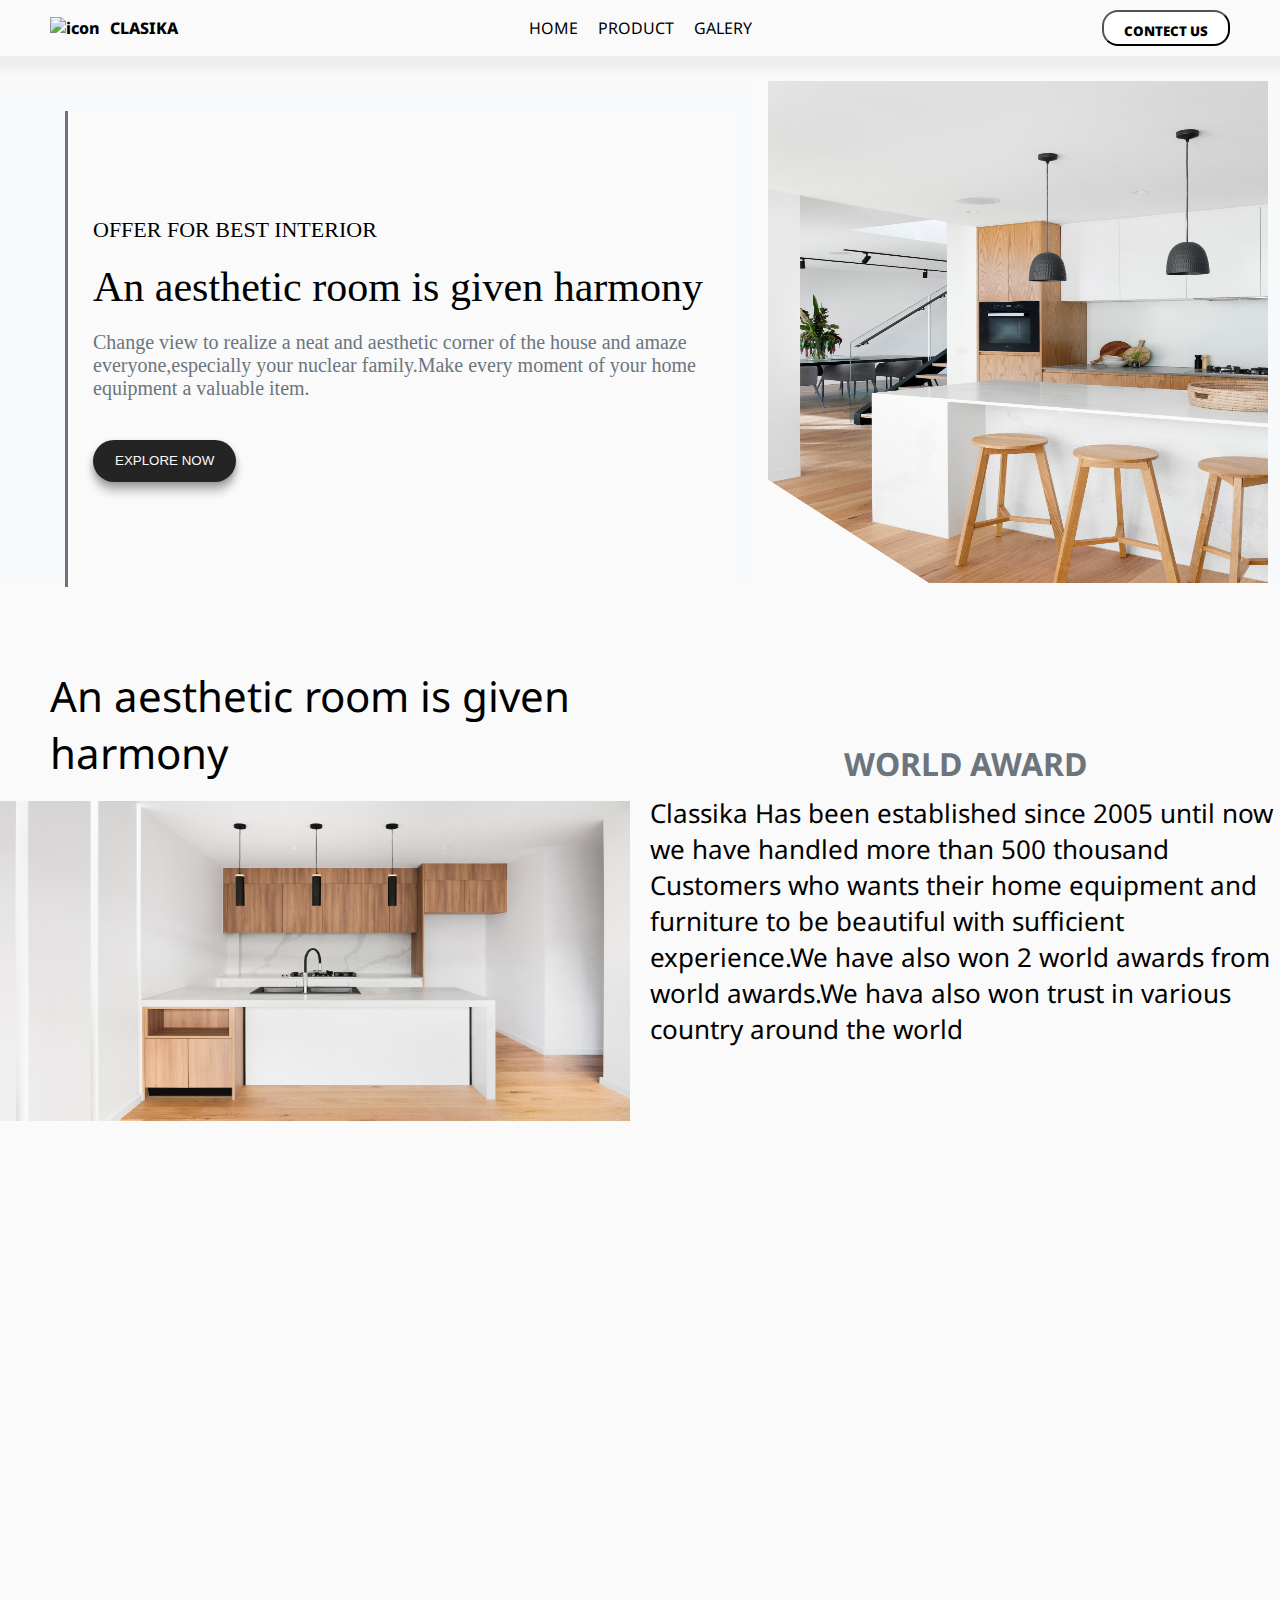
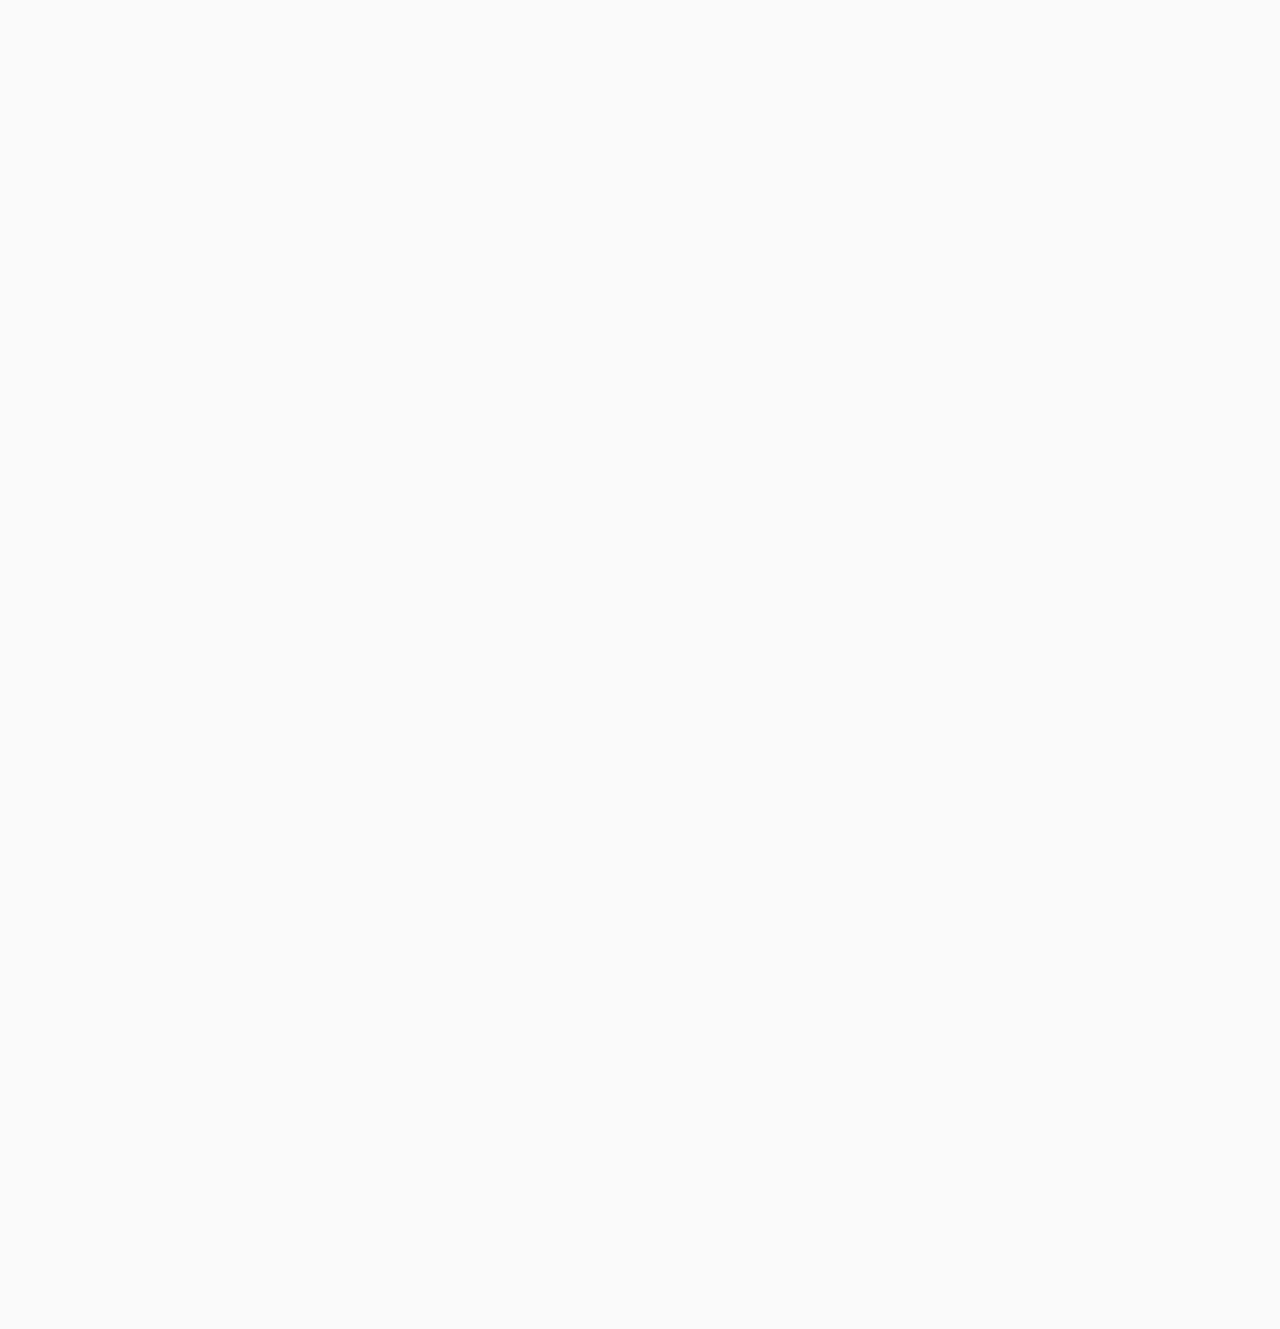
==== commit d1d7d64b: "add animation" ====
--- a/index.html
+++ b/index.html
@@ -6,8 +6,16 @@
     <title>Document</title>
     <link rel="stylesheet" href="css/home.css">
 
+    <!-- <link rel="stylesheet" href="https://cdnjs.cloudflare.com/ajax/libs/animate.css/4.1.1/animate.min.css"> -->
+    <link href="https://unpkg.com/aos@2.3.1/dist/aos.css" rel="stylesheet">
+    <script src="https://unpkg.com/aos@2.3.1/dist/aos.js"></script>
+
+
 </head>
 <body>
+    <script>
+        AOS.init();
+    </script>
     <nav class="navbar">
         <div class="icon-holder">
             <img src="/Clasika/assts/icon.png" alt="icon" class="icon">
@@ -27,8 +35,8 @@
             </button>
         </div>
     </nav>
-    <header class="header">
-        <div class="header-text font">
+    <header class="header" data-aos="fade-left">
+        <div class="header-text">
             <p class="header-subtitle">
                 OFFER FOR BEST INTERIOR
             </p>
@@ -61,11 +69,11 @@
 
     <!-- world award -->
     <main class="sec2">
-        <section class="sec2-img">
+        <section class="sec2-img" data-aos="fade-down" data-aos-duration="2000">
             <p class="header-title font">An aesthetic room is given harmony</p>
             <img src="assts/kitchen .jpg" alt="" srcset="">
         </section>
-        <section class="sec2-desc">
+        <section class="sec2-desc" data-aos="fade-up" data-aos-duration="2000">
             <p class="sec2-desc-tit font">WORLD AWARD</p>
             <span class="font">Classika Has been established since 2005 until now we have handled more than 500 thousand Customers who wants their home equipment and furniture to be beautiful with sufficient experience.We have also won 2 world awards from world awards.We hava also won trust in various country around the world</span>
         </section>
@@ -73,28 +81,28 @@
 
     <!-- display card -->
     <main class="card-area">
-        <div class="card card-1">
+        <div class="card card-1" data-aos="fade-down-right" data-aos-duration="1500">
             <img src="assts/bedroom.jpg" alt="" class="card-img">
             <div class="card-txt font">
                 <p class="txt-rot card-font">BEDROOM  SETUP</p>
                 <p class="card-sub-txt card-font">01</p>
             </div>
         </div>
-        <div class="card card-2">
+        <div class="card card-2" data-aos="fade-down-right" data-aos-duration="1500">
             <img src="assts/kitchen .jpg" alt="" class="card-img">
             <div class="card-txt font">
                 <p class="txt-rot card-font">KICHEN SETUP</p>
                 <p class="card-sub-txt card-font">02</p>
             </div>
         </div>
-        <div class="card card-3">
+        <div class="card card-3" data-aos="fade-down-left" data-aos-duration="1500">
             <img src="assts/dinning2.jpg" alt="" class="card-img">
             <div class="card-txt font">
                 <span class="txt-rot card-font">DINNING ROOM SETUP</span>
                 <p class="card-sub-txt card-font">03</p>
             </div>
         </div>
-        <div class="card card-4">
+        <div class="card card-4" data-aos="fade-down" data-aos-duration="1500">
             <img src="assts/living room.jpg" alt="" class="card-img">
             <div class="card-txt font">
                 <p class="txt-rot card-font">LIVING ROOM SETUP</p>
@@ -105,10 +113,10 @@
 
     <!-- section-3 gallery-->
     <main class="sec3">
-        <div class="sec3-head font">
+        <div class="sec3-head font" data-aos="zoom-in" data-aos-duration="500">
             <h1>Modern Clasic</h1>
         </div>
-        <div class="sec3-cont font">
+        <div class="sec3-cont font" data-aos="zoom-in" data-aos-duration="500">
             <h1>Luxury decor to create comfort in our home</h1>
             <div class="sec3-cont-desc">
                 <div>With our passiopn for extraordinary room solution and our uncompromising quality awareness of craftmanship,We create functional ones.
@@ -122,7 +130,7 @@
             </div>
         </div>
     </main>
-    <div class="parent">
+    <div class="parent" data-aos="fade-left">
         <div class="scroll-element primary">
             <img src="assts/living room.jpg" alt="" class="gall-img img1">
             <img src="assts/bedroom.jpg" alt="" class="gall-img img2">
@@ -139,7 +147,7 @@
             <img src="assts/living room.jpg" alt="" class="gall-img img4">
         </div>
     </div>
-    <footer class="footer">
+    <footer class="footer" data-aos="fade-up">
         <div class="footer__addr">
           <h3 class="footer__logo">Lets</h3>
           <h1 class="footer__logo">Get in touch</h1>
--- a/css/home.css
+++ b/css/home.css
@@ -7,6 +7,14 @@
 }
 body{
     overflow-x: hidden;
+    
+}
+body::-webkit-scrollbar{
+    width: 5px;
+}
+body::-webkit-scrollbar-thumb{
+    background-color: #2f2f2f;
+    border-radius: 16px;
 }
 .navbar{
     padding-top:10px;
@@ -249,7 +257,7 @@
     margin-top: 30px;
     position: relative;
     width: 100%;
-    height: 100vh;
+    height: 500px;
     overflow-x: hidden;
 }
 .scroll-element img{
@@ -544,13 +552,7 @@
         border-radius: 10px;
         min-height: 300px;
     }
-    .footer__nav > * {
-        flex: 1;
-    }
-    .nav__item--extra {
-        flex-grow: 1;
-        background-color: transparent;
-    }
+
     .footer__logo{
         font-size: 23px;
     }
